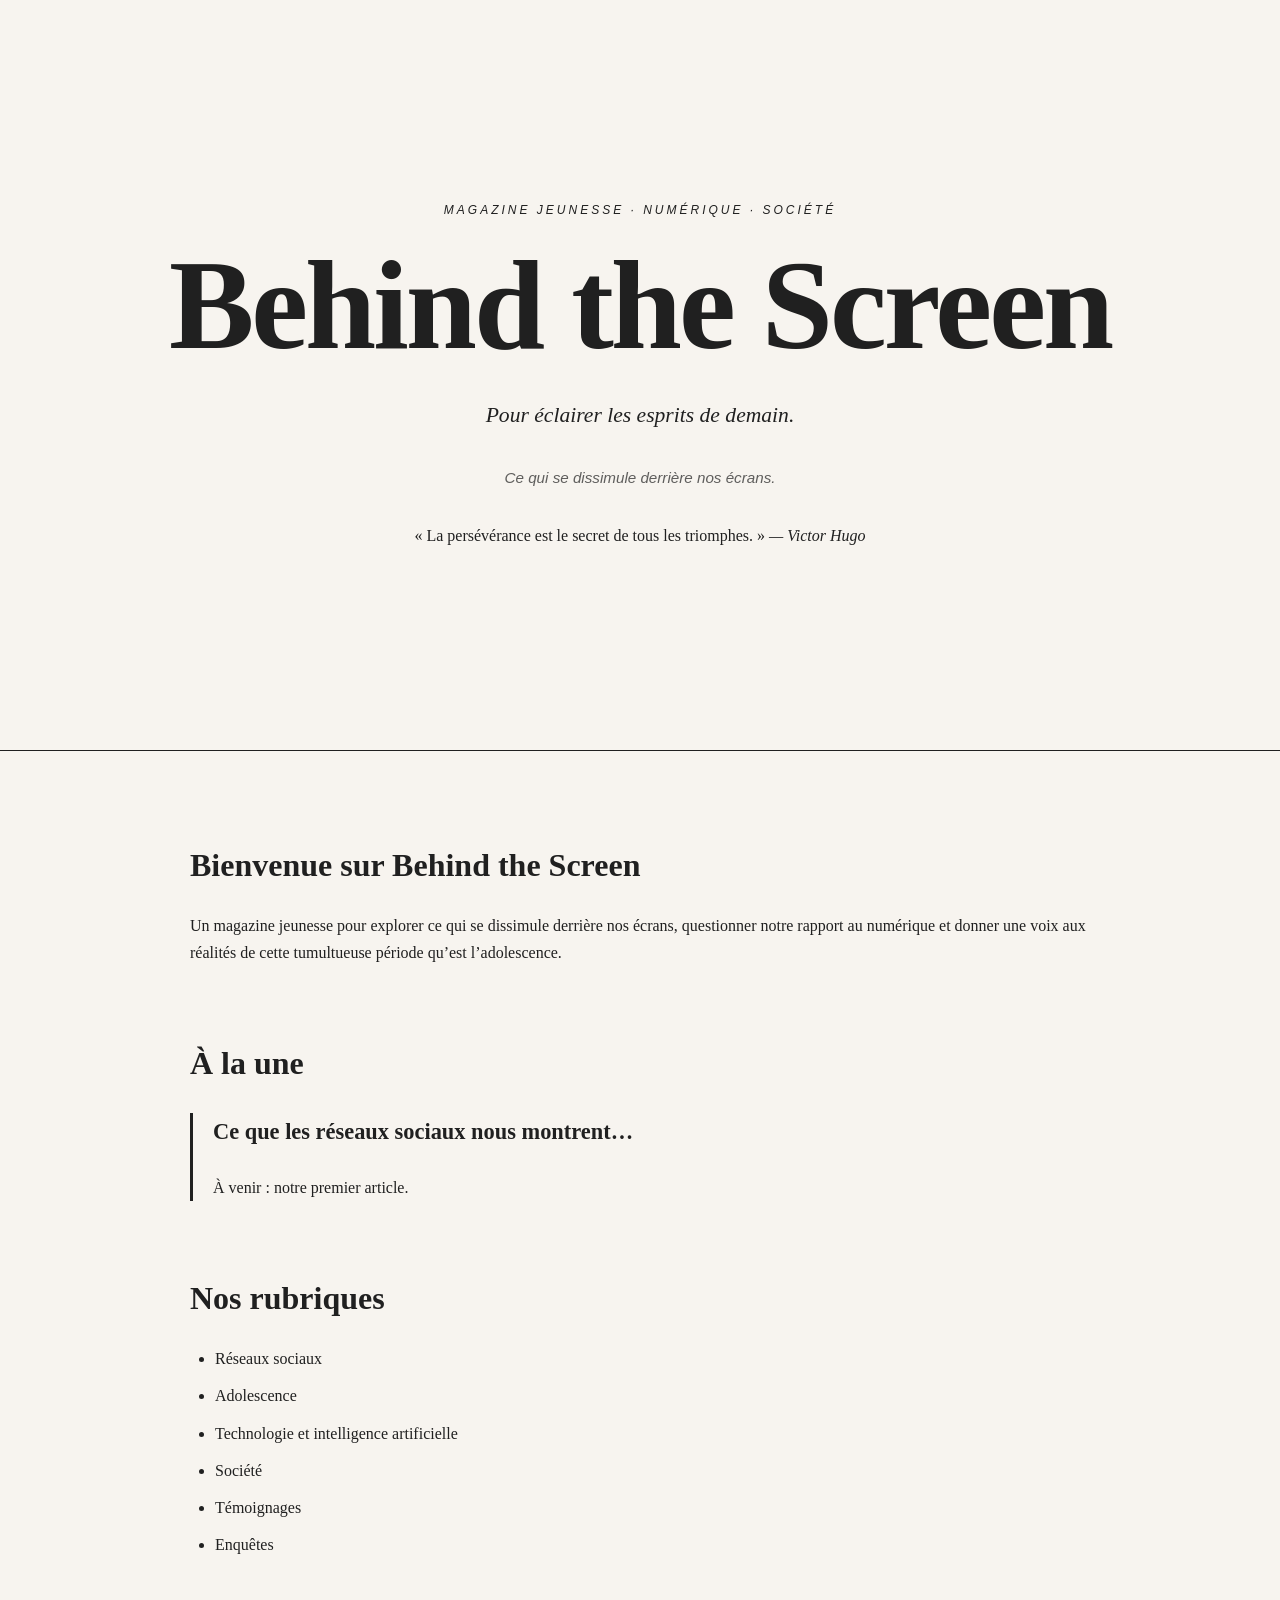
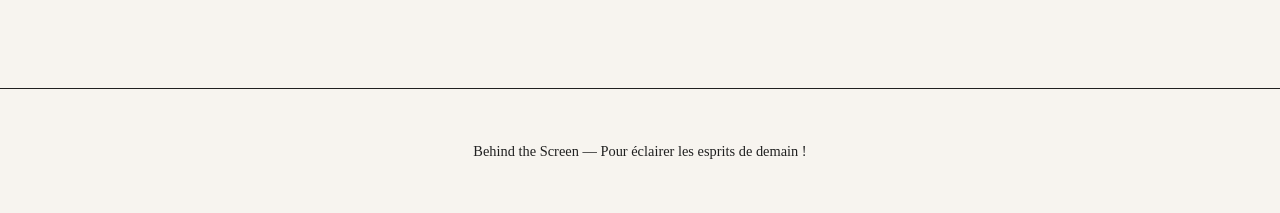
==== index.html @ bd61f069 "Ajout de la citation de Victor Hugo" ====
<!DOCTYPE html>

<html lang="fr">

<head>

    <meta charset="UTF-8">

    <title>Behind the Screen</title>
<link rel="stylesheet" href="style.css">
</head>

<body>

    <header class="hero">
    <p class="eyebrow">MAGAZINE JEUNESSE · NUMÉRIQUE · SOCIÉTÉ</p>

    <h1>Behind the Screen</h1>

    <p class="slogan">
        Pour éclairer les esprits de demain.
    </p>

    <p class="intro">
        Ce qui se dissimule derrière nos écrans.
    </p>
       <blockquote class="quote">
    « La persévérance est le secret de tous les triomphes. »
    <cite>— Victor Hugo</cite>
</blockquote>
</header>

    <main>

        <section>

            <h2>Bienvenue sur Behind the Screen</h2>

            <p>

                Un magazine jeunesse pour explorer ce qui se dissimule

                derrière nos écrans, questionner notre rapport au numérique

                et donner une voix aux réalités de cette tumultueuse période

                qu’est l’adolescence.

            </p>

        </section>

        <section>

            <h2>À la une</h2>

            <article>

                <h3>Ce que les réseaux sociaux nous montrent…</h3>

                <p>

                    À venir : notre premier article.

                </p>

            </article>

        </section>

        <section>

            <h2>Nos rubriques</h2>

            <ul>

                <li>Réseaux sociaux</li>

                <li>Adolescence</li>

                <li>Technologie et intelligence artificielle</li>

                <li>Société</li>

                <li>Témoignages</li>

                <li>Enquêtes</li>

            </ul>

        </section>

    </main>

    <footer>

        <p>Behind the Screen — Pour éclairer les esprits de demain !</p>

    </footer>

</body>

</html>
---- style.css ----
/* =========================
   BEHIND THE SCREEN
   Feuille de style principale
   ========================= */

body {
    margin: 0;
    background-color: #f7f4ef;
    color: #202020;
    font-family: Georgia, serif;
    line-height: 1.7;
}

header {
    text-align: center;
    padding: 80px 20px 60px;
    border-bottom: 1px solid #202020;
}

header h1 {
    margin: 0;
    font-size: 4rem;
    letter-spacing: 2px;
}

header p {
    margin-top: 15px;
    font-size: 1.2rem;
    font-style: italic;
}

main {
    max-width: 900px;
    margin: 0 auto;
    padding: 60px 25px;
}

section {
    margin-bottom: 70px;
}

h2 {
    font-size: 2rem;
    margin-bottom: 20px;
}

h3 {
    font-size: 1.4rem;
}

article {
    border-left: 3px solid #202020;
    padding-left: 20px;
}

ul {
    padding-left: 25px;
}

li {
    margin-bottom: 10px;
}

footer {
    text-align: center;
    padding: 35px 20px;
    border-top: 1px solid #202020;
    font-size: 0.9rem;
}
.hero {
    min-height: 70vh;
    display: flex;
    flex-direction: column;
    justify-content: center;
    align-items: center;
    text-align: center;
    padding: 60px 25px;
}

.hero .eyebrow {
    font-family: Arial, sans-serif;
    font-size: 0.75rem;
    letter-spacing: 3px;
    margin-bottom: 25px;
}

.hero h1 {
    font-size: clamp(3.5rem, 10vw, 8rem);
    line-height: 0.95;
    letter-spacing: -3px;
}

.hero .slogan {
    font-size: 1.35rem;
    font-style: italic;
    margin-top: 30px;
}

.hero .intro {
    font-family: Arial, sans-serif;
    font-size: 0.95rem;
    margin-top: 10px;
    opacity: 0.7;
}
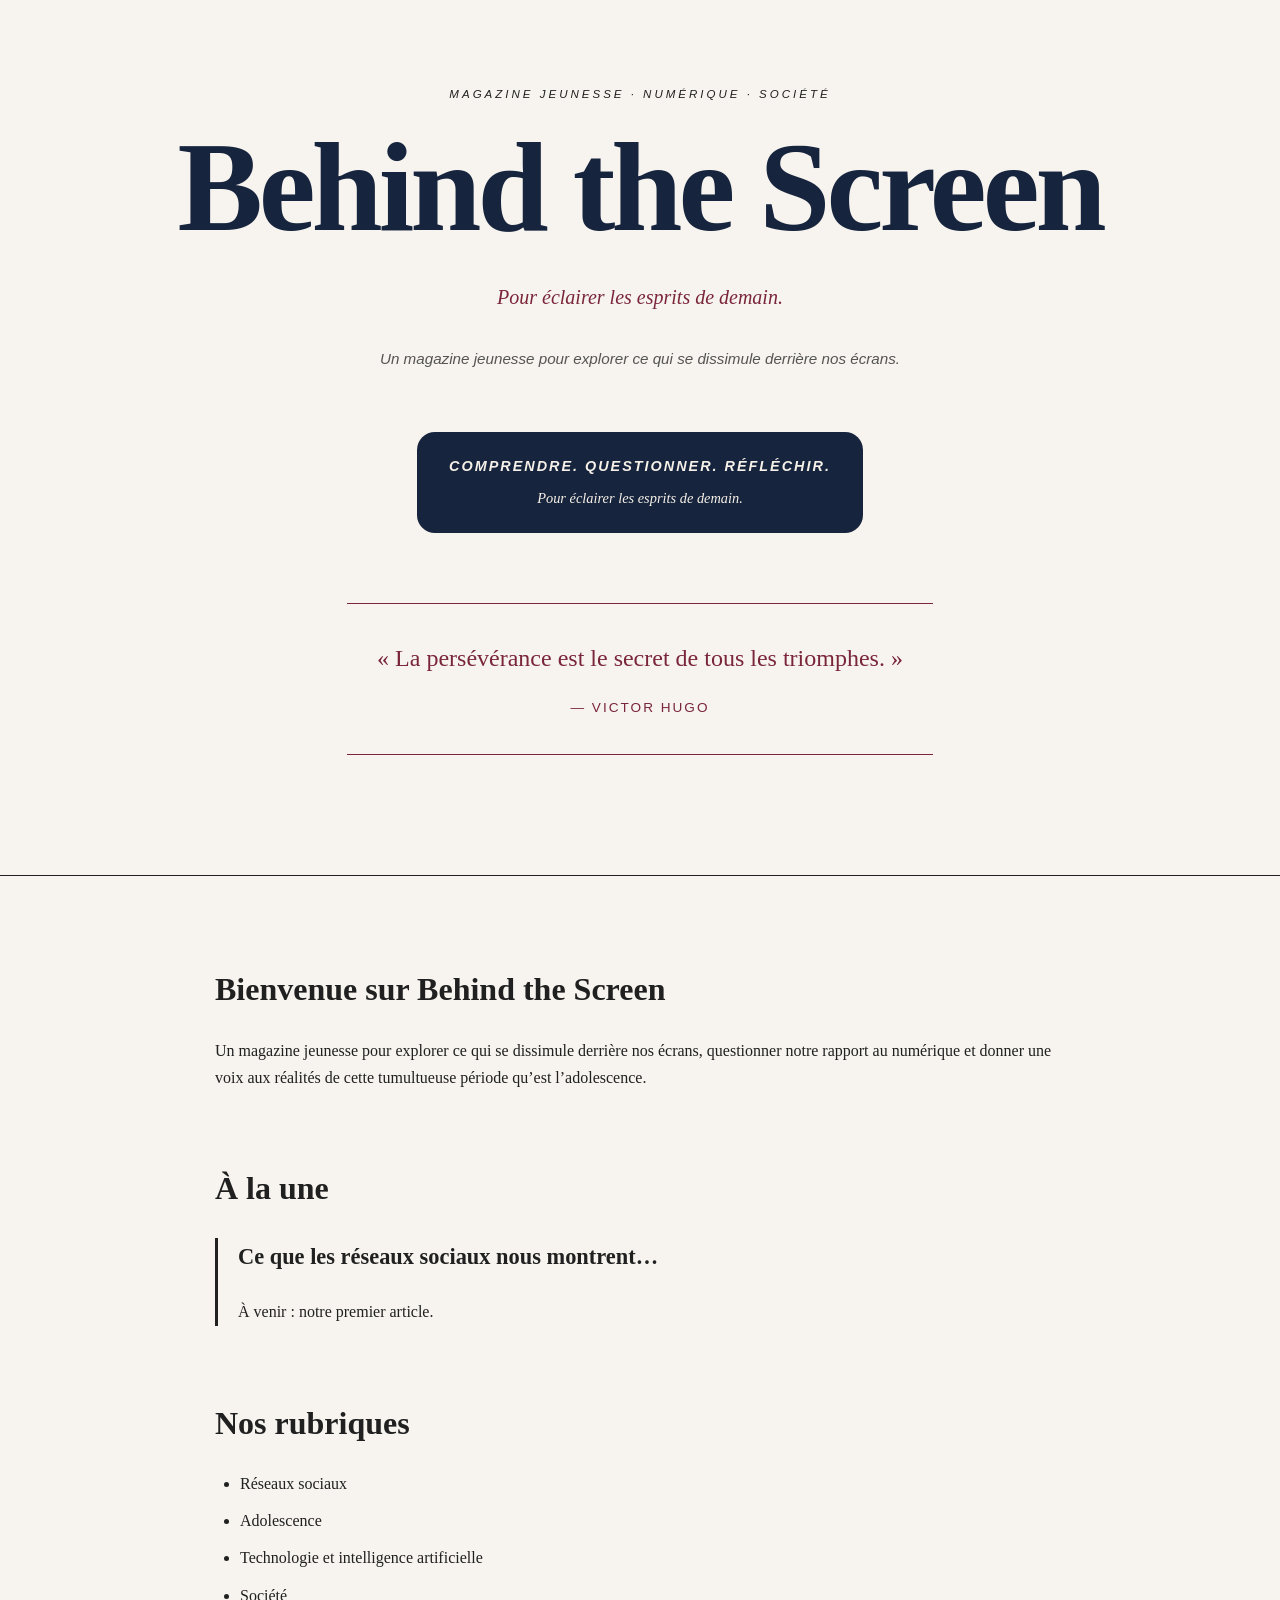
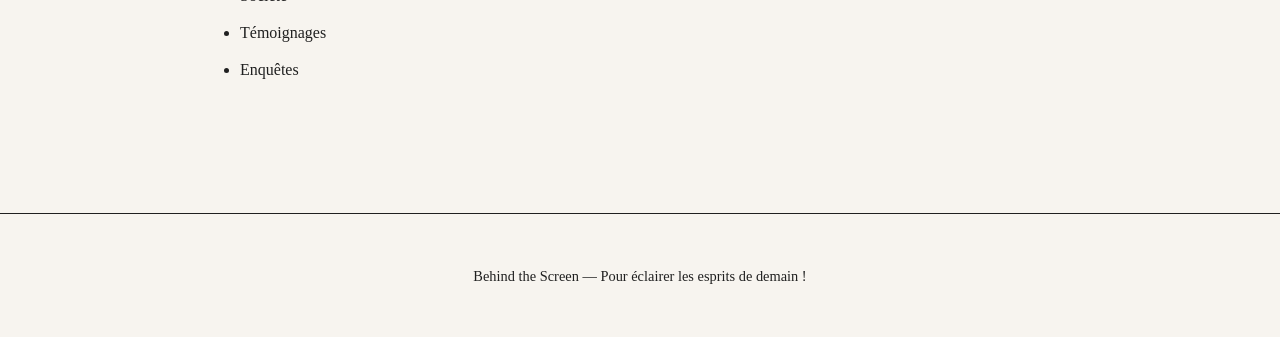
==== commit debc18a9: "Mise à jour de la couverture" ====
--- a/index.html
+++ b/index.html
@@ -22,8 +22,13 @@
     </p>
 
     <p class="intro">
-        Ce qui se dissimule derrière nos écrans.
-    </p>
+    Un magazine jeunesse pour explorer ce qui se dissimule derrière nos écrans.
+</p>
+
+<div class="signature">
+    <p class="signature-main">COMPRENDRE. QUESTIONNER. RÉFLÉCHIR.</p>
+    <p class="signature-sub">Pour éclairer les esprits de demain.</p>
+</div>
        <blockquote class="quote">
     « La persévérance est le secret de tous les triomphes. »
     <cite>— Victor Hugo</cite>
--- a/style.css
+++ b/style.css
@@ -1,4 +1,31 @@
 /* =========================
+   BEHIND THE SCREEN
+   BASE DU DESIGN
+   ========================= */
+
+:root {
+    --cream: #f5f0e8;
+    --navy: #17243d;
+    --burgundy: #7a263a;
+    --black: #202020;
+}
+
+* {
+    box-sizing: border-box;
+}
+
+body {
+    margin: 0;
+    background-color: var(--cream);
+    color: var(--black);
+    font-family: Georgia, serif;
+    line-height: 1.7;
+}
+
+img {
+    max-width: 100%;
+    height: auto;
+}/* =========================
    BEHIND THE SCREEN
    Feuille de style principale
    ========================= */
@@ -102,3 +129,97 @@
     margin-top: 10px;
     opacity: 0.7;
 }
+.quote {
+    max-width: 650px;
+    margin: 70px auto;
+    padding: 35px 30px;
+    border-top: 1px solid #7a263a;
+    border-bottom: 1px solid #7a263a;
+    color: #7a263a;
+    font-family: Georgia, serif;
+    font-size: 1.5rem;
+    line-height: 1.6;
+    text-align: center;
+}
+
+.quote cite {
+    display: block;
+    margin-top: 20px;
+    font-family: Arial, sans-serif;
+    font-size: 0.85rem;
+    font-style: normal;
+    letter-spacing: 2px;
+    text-transform: uppercase;
+}
+/* =========================
+   COUVERTURE — ACCUEIL
+   ========================= */
+
+.hero {
+    min-height: 90vh;
+    padding: 70px 25px 50px;
+    display: flex;
+    flex-direction: column;
+    justify-content: center;
+    align-items: center;
+    text-align: center;
+}
+
+.hero .eyebrow {
+    margin-bottom: 25px;
+    font-family: Arial, sans-serif;
+    font-size: 0.72rem;
+    letter-spacing: 3px;
+    text-transform: uppercase;
+}
+
+.hero h1 {
+    margin: 0;
+    color: var(--navy);
+    font-size: clamp(3.5rem, 11vw, 8rem);
+    line-height: 0.9;
+    letter-spacing: -4px;
+}
+
+.hero .slogan {
+    margin-top: 35px;
+    color: var(--burgundy);
+    font-size: 1.25rem;
+    font-style: italic;
+}
+
+.hero .intro {
+    max-width: 550px;
+    margin-top: 12px;
+    font-family: Arial, sans-serif;
+    font-size: 0.95rem;
+    opacity: 0.75;
+}
+/* =========================
+   BLOC SIGNATURE
+   ========================= */
+
+.hero .signature {
+    margin-top: 45px;
+    padding: 22px 32px;
+    background-color: var(--navy);
+    color: var(--cream);
+    border-radius: 18px;
+    text-align: center;
+}
+
+.hero .signature-main {
+    margin: 0;
+    font-family: Arial, sans-serif;
+    font-size: 0.9rem;
+    font-weight: bold;
+    letter-spacing: 2px;
+}
+
+.hero .signature-sub {
+    margin: 8px 0 0;
+    color: var(--cream);
+    font-family: Georgia, serif;
+    font-size: 0.9rem;
+    font-style: italic;
+}
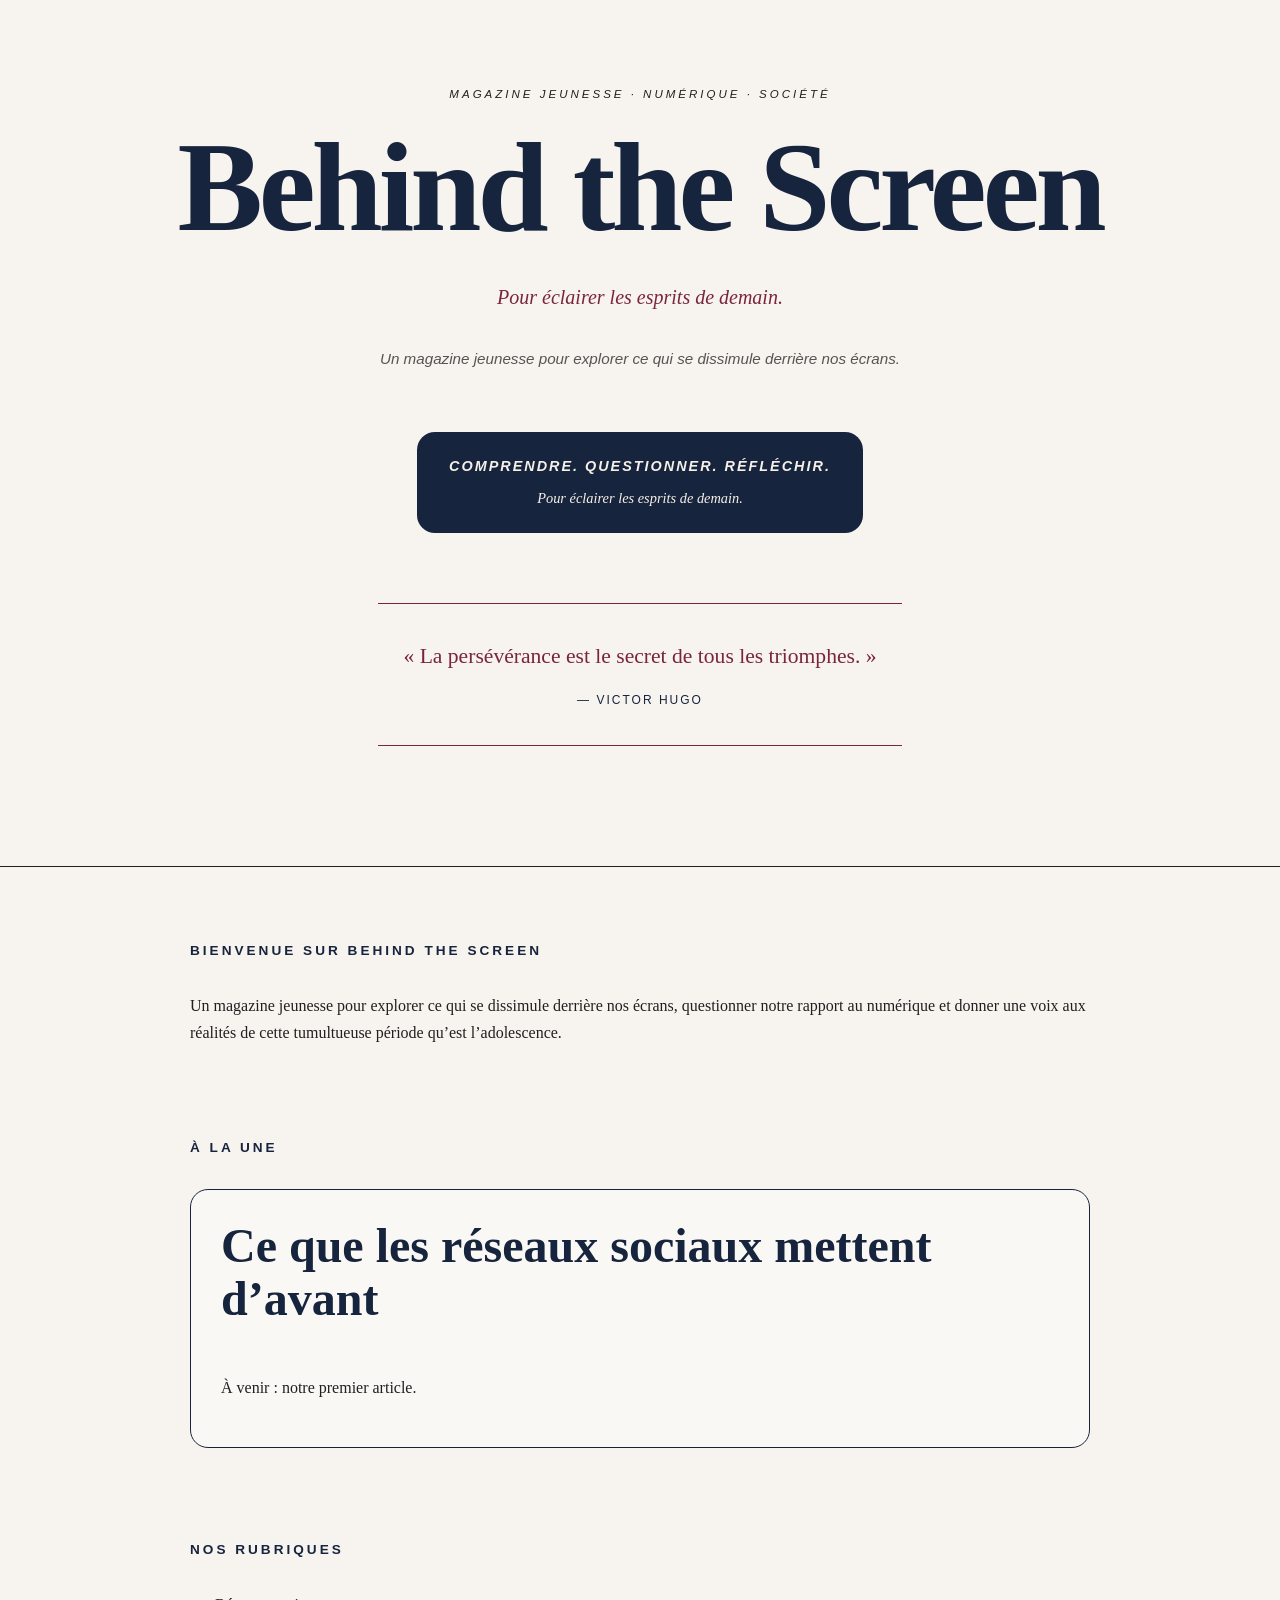
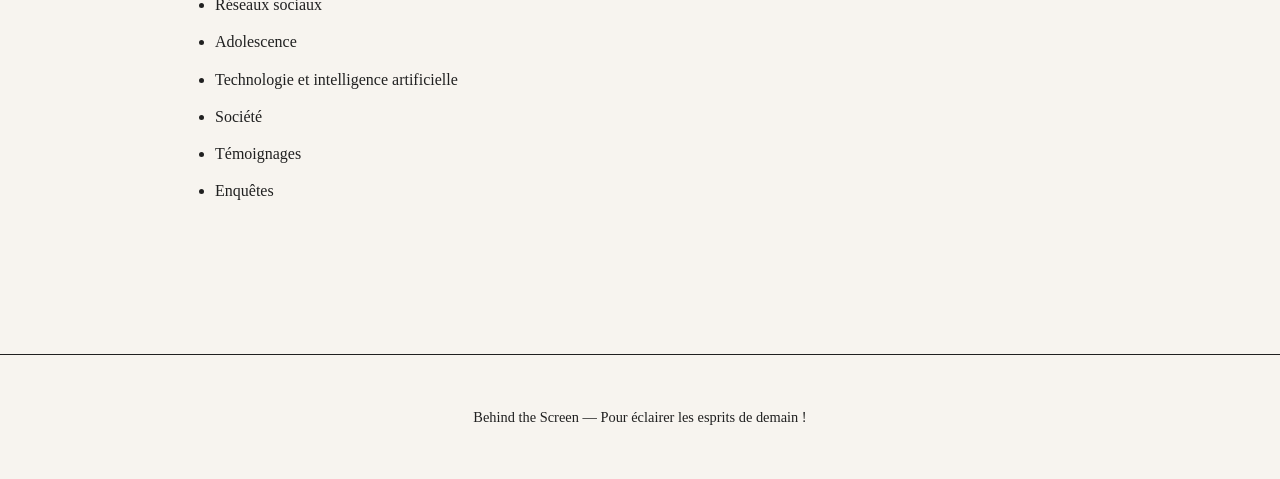
==== commit 52709c64: "Mise à jour du titre de ma P.1" ====
--- a/index.html
+++ b/index.html
@@ -61,7 +61,7 @@
 
             <article>
 
-                <h3>Ce que les réseaux sociaux nous montrent…</h3>
+               <h3>Ce que les réseaux sociaux mettent d’avant</h3> 
 
                 <p>
 
--- a/style.css
+++ b/style.css
@@ -223,3 +223,66 @@
     font-size: 0.9rem;
     font-style: italic;
 }
+/* =========================
+   CITATION
+   ========================= */
+
+.quote {
+    max-width: 680px;
+    margin: 70px auto;
+    padding: 35px 25px;
+    border-top: 1px solid var(--burgundy);
+    border-bottom: 1px solid var(--burgundy);
+    color: var(--burgundy);
+    text-align: center;
+    font-family: Georgia, serif;
+    font-size: 1.35rem;
+    line-height: 1.6;
+}
+
+.quote cite {
+    display: block;
+    margin-top: 18px;
+    color: var(--navy);
+    font-family: Arial, sans-serif;
+    font-size: 0.75rem;
+    font-style: normal;
+    letter-spacing: 2px;
+    text-transform: uppercase;
+}
+/* =========================
+   À LA UNE
+   ========================= */
+
+main {
+    max-width: 950px;
+    margin: 0 auto;
+    padding: 60px 25px;
+}
+
+main > section {
+    margin-bottom: 90px;
+}
+
+main > section > h2 {
+    margin-bottom: 30px;
+    color: var(--navy);
+    font-family: Arial, sans-serif;
+    font-size: 0.85rem;
+    letter-spacing: 3px;
+    text-transform: uppercase;
+}
+
+article {
+    padding: 30px;
+    border: 1px solid var(--navy);
+    border-radius: 18px;
+    background-color: rgba(255, 255, 255, 0.35);
+}
+
+article h3 {
+    margin-top: 0;
+    color: var(--navy);
+    font-size: clamp(1.8rem, 5vw, 3rem);
+    line-height: 1.1;
+}
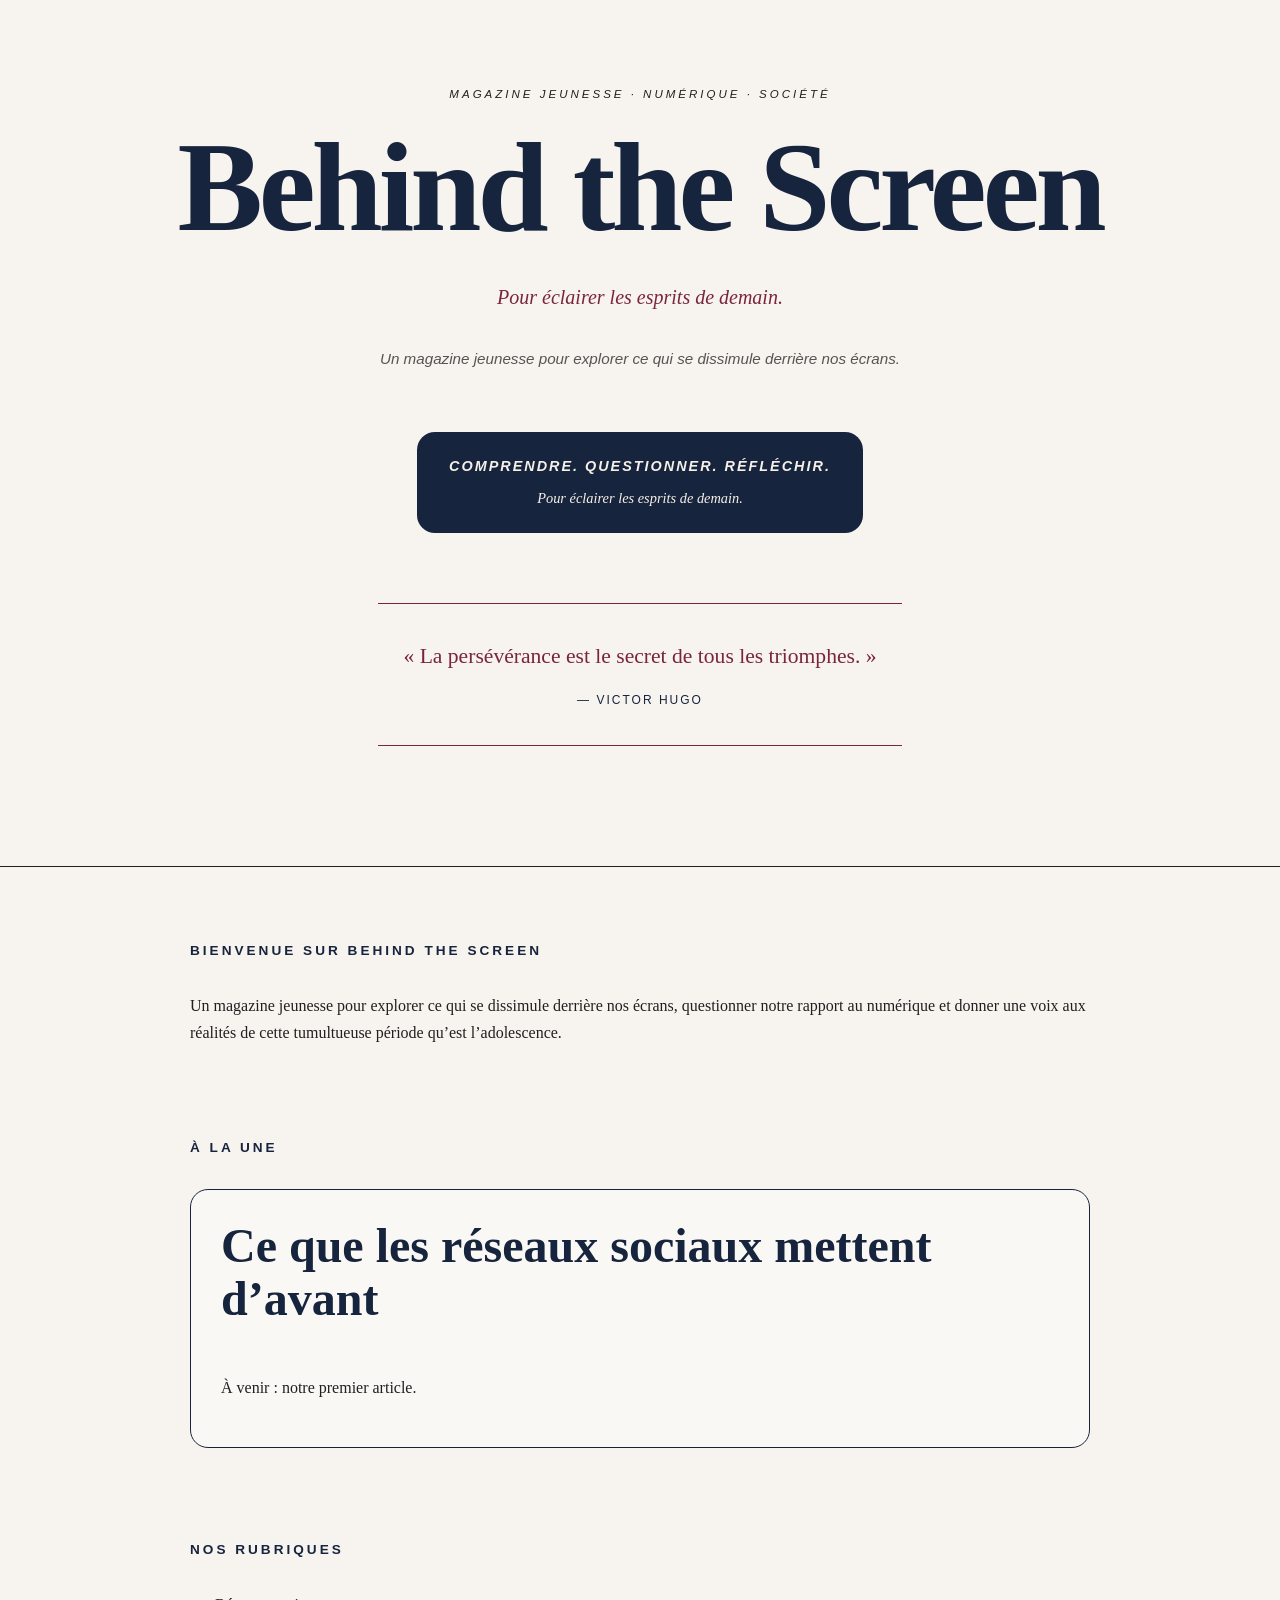
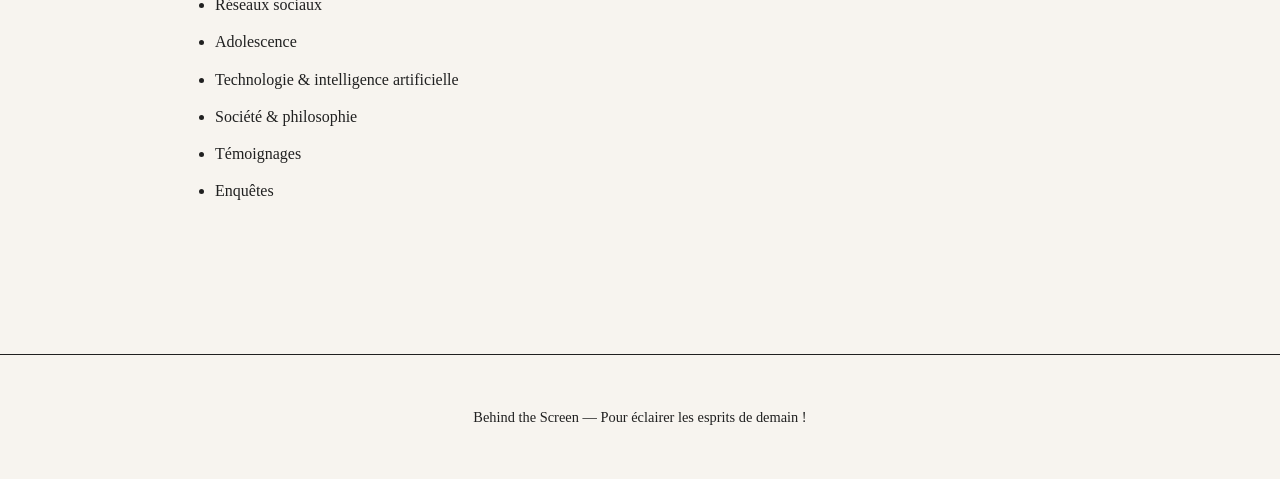
==== commit d671ca7d: "Update index.html" ====
--- a/index.html
+++ b/index.html
@@ -83,9 +83,9 @@
 
                 <li>Adolescence</li>
 
-                <li>Technologie et intelligence artificielle</li>
+              <li>Technologie & intelligence artificielle</li>
 
-                <li>Société</li>
+                <li>Société & philosophie</li>
 
                 <li>Témoignages</li>
 
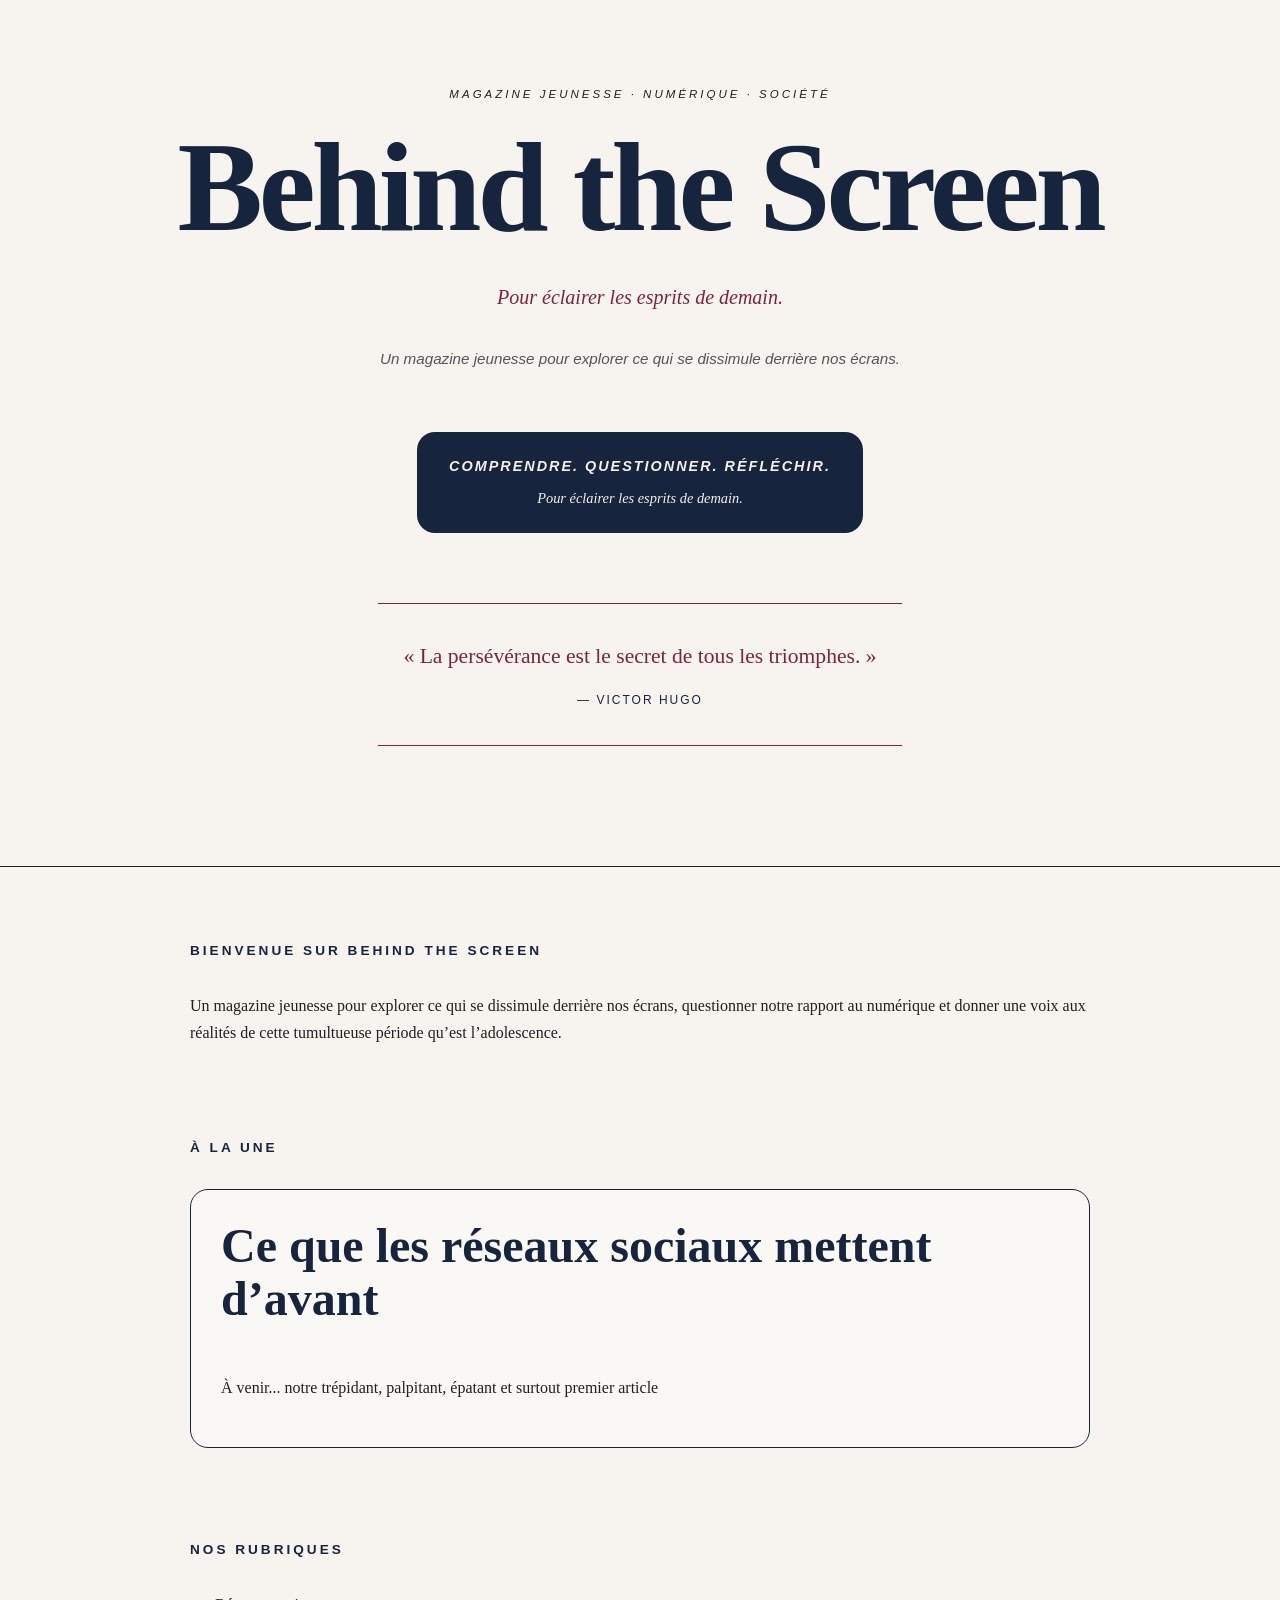
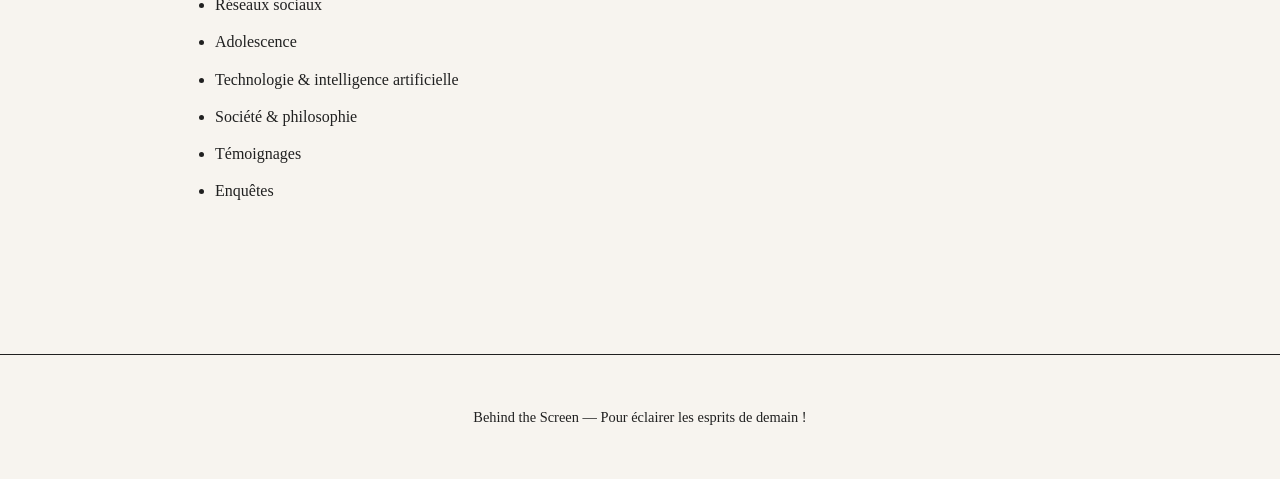
==== commit 2cf334af: "Update index.html" ====
--- a/index.html
+++ b/index.html
@@ -63,11 +63,9 @@
 
                <h3>Ce que les réseaux sociaux mettent d’avant</h3> 
 
-                <p>
-
-                    À venir : notre premier article.
-
-                </p>
+            <p>
+    À venir... notre trépidant, palpitant, épatant et surtout premier article
+</p>    
 
             </article>
 
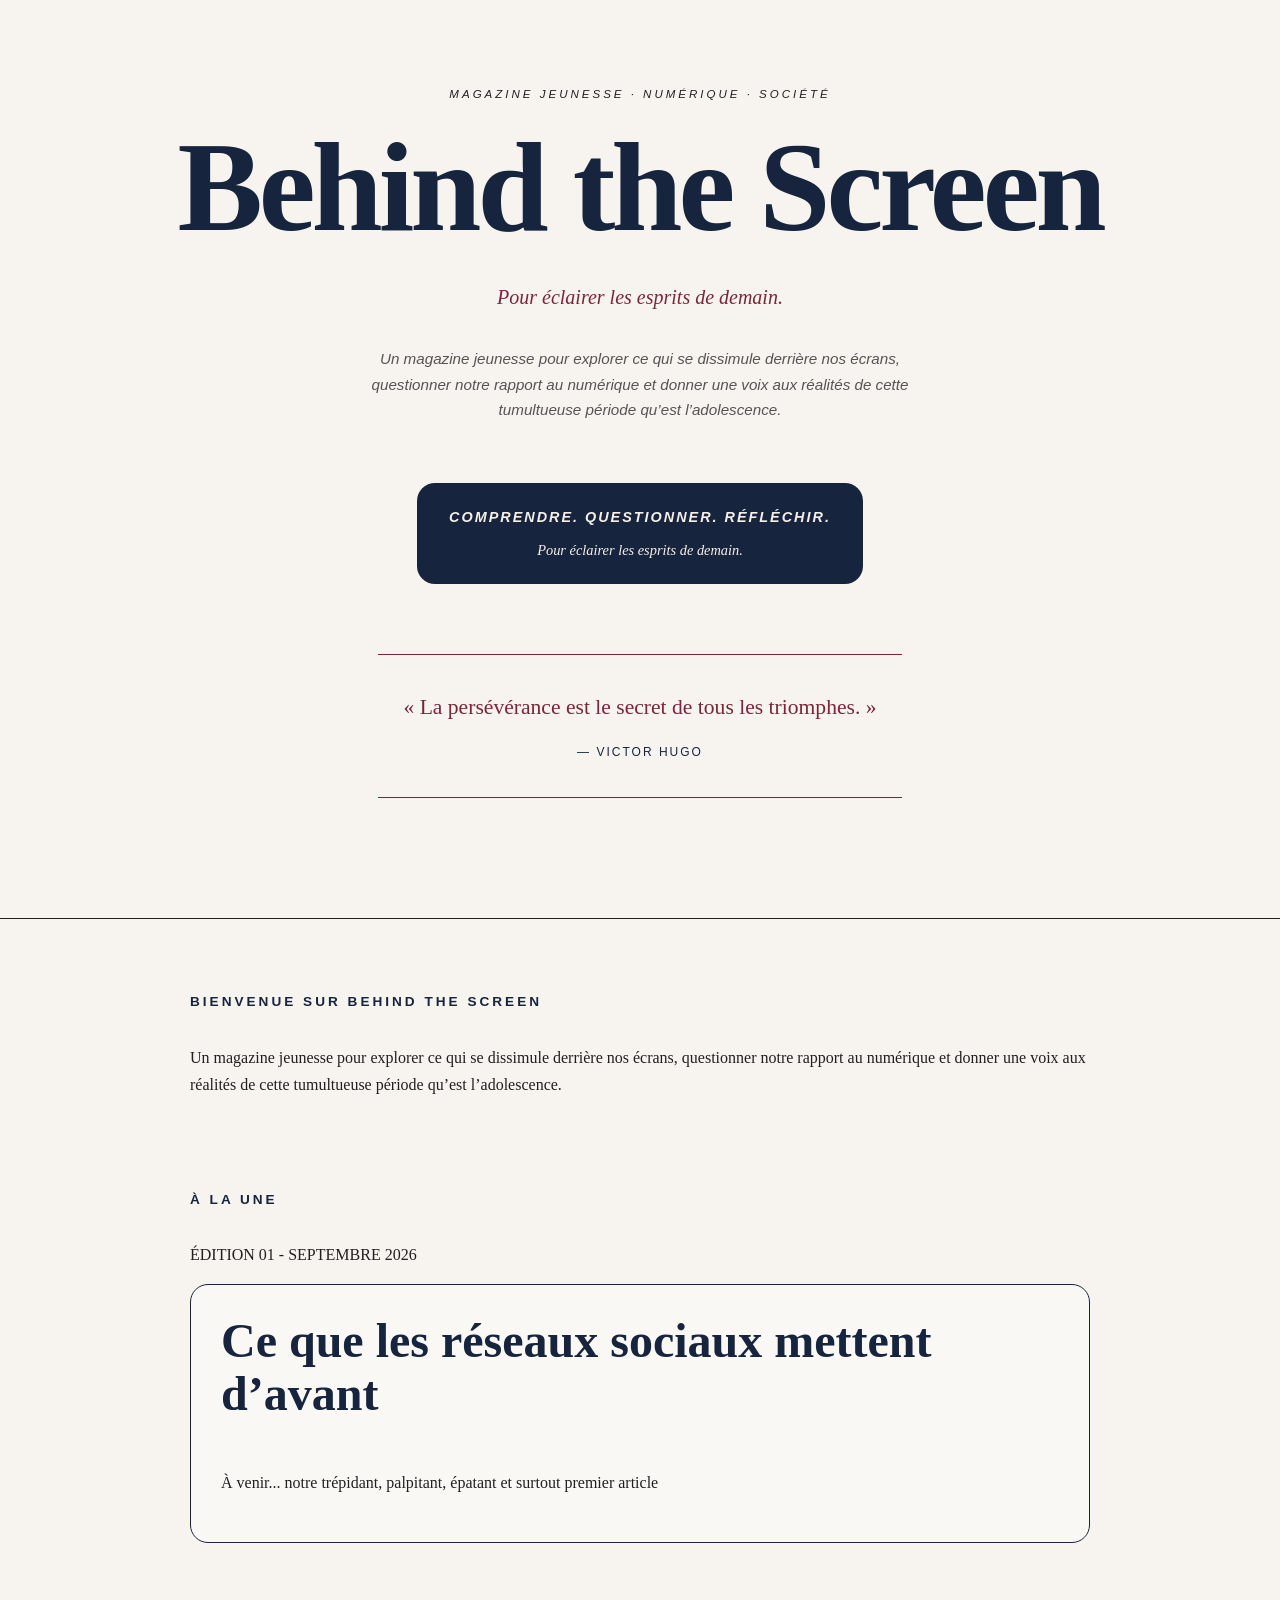
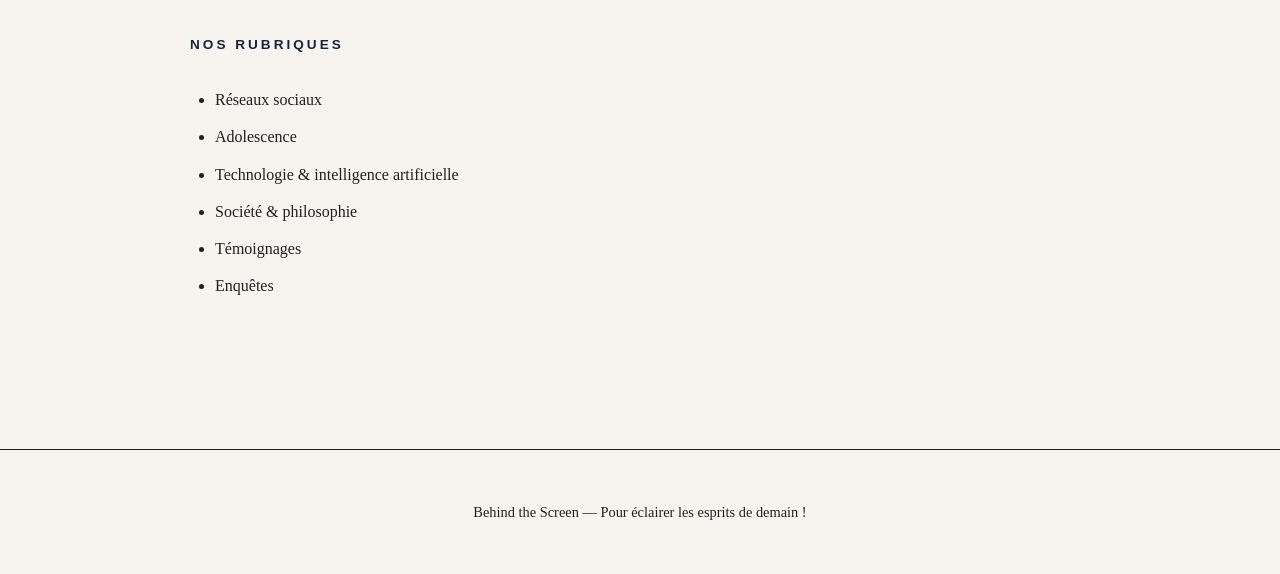
==== commit 7295c2b7: "Update index.html" ====
--- a/index.html
+++ b/index.html
@@ -22,7 +22,7 @@
     </p>
 
     <p class="intro">
-    Un magazine jeunesse pour explorer ce qui se dissimule derrière nos écrans.
+    Un magazine jeunesse pour explorer ce qui se dissimule derrière nos écrans, questionner notre rapport au numérique et donner une voix aux réalités de cette tumultueuse période qu’est l’adolescence.
 </p>
 
 <div class="signature">
@@ -58,6 +58,8 @@
         <section>
 
             <h2>À la une</h2>
+
+<p>ÉDITION 01 - SEPTEMBRE 2026</p>
 
             <article>
 
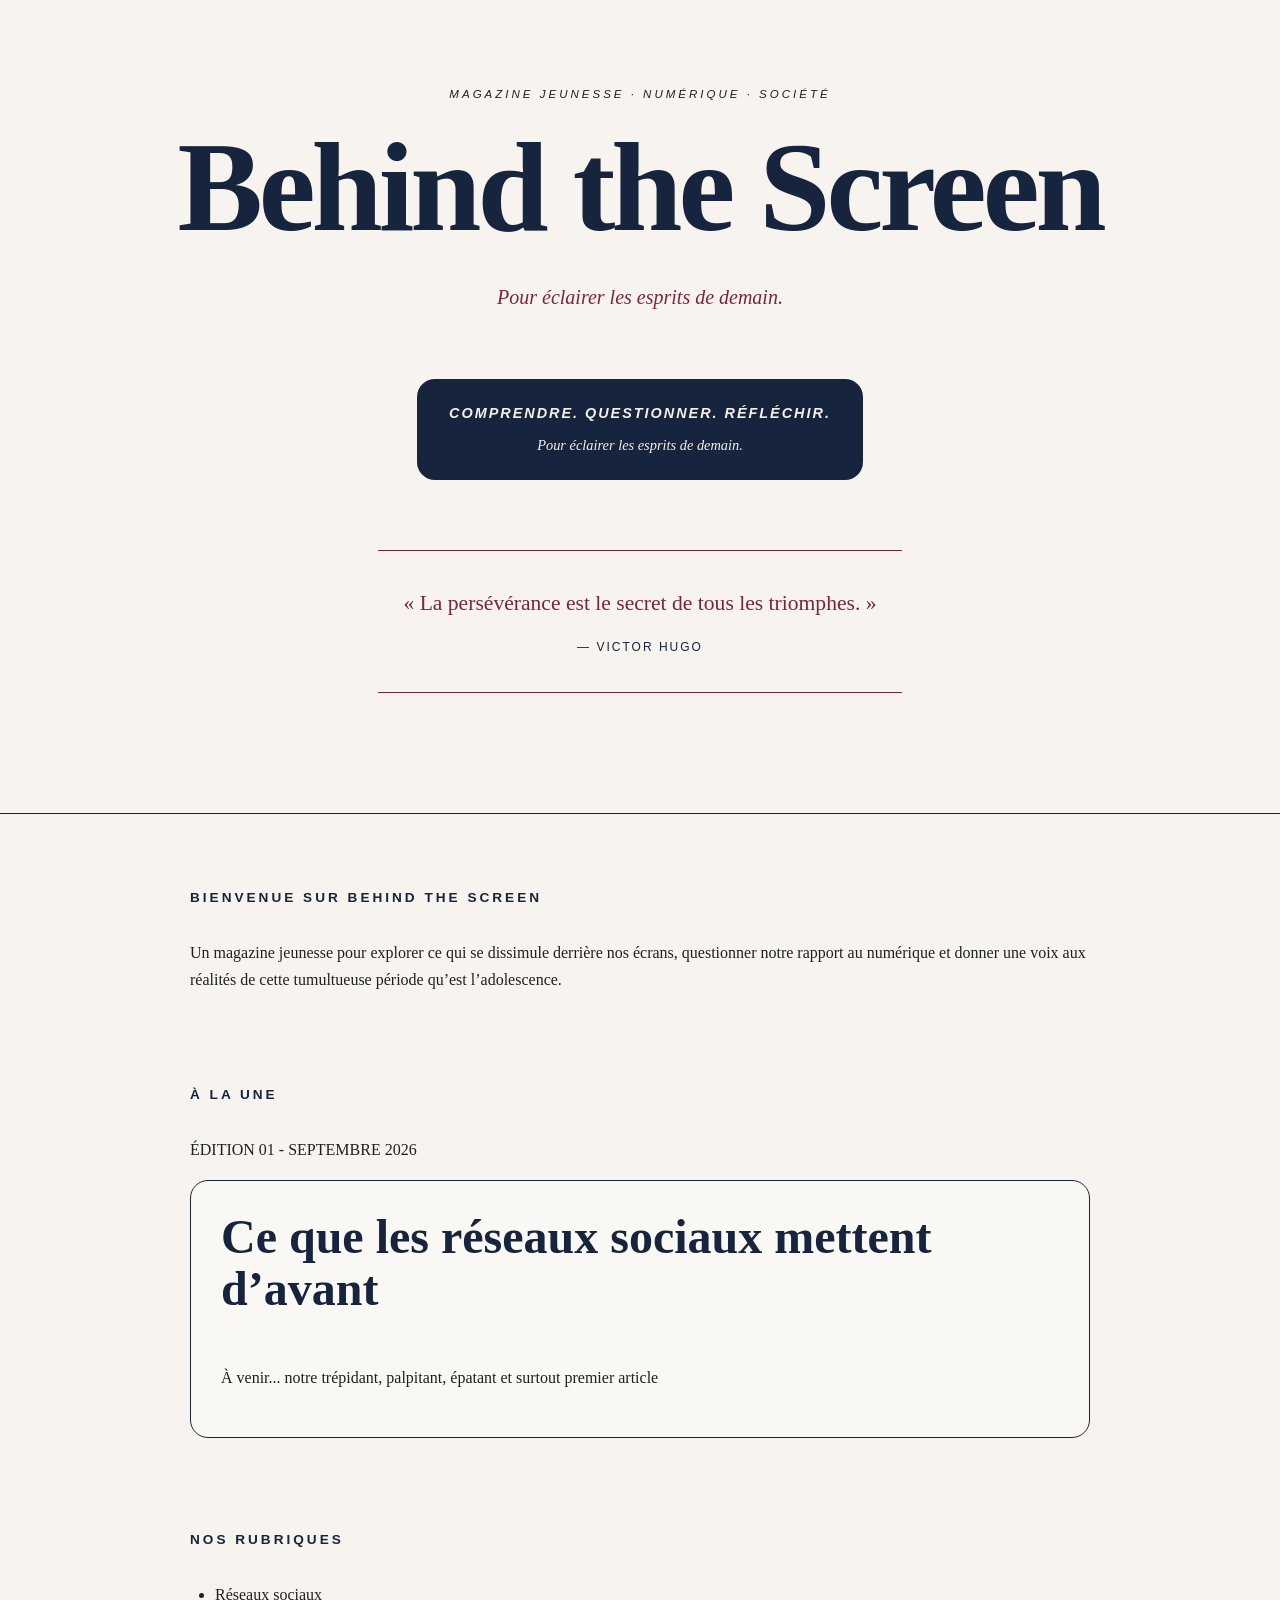
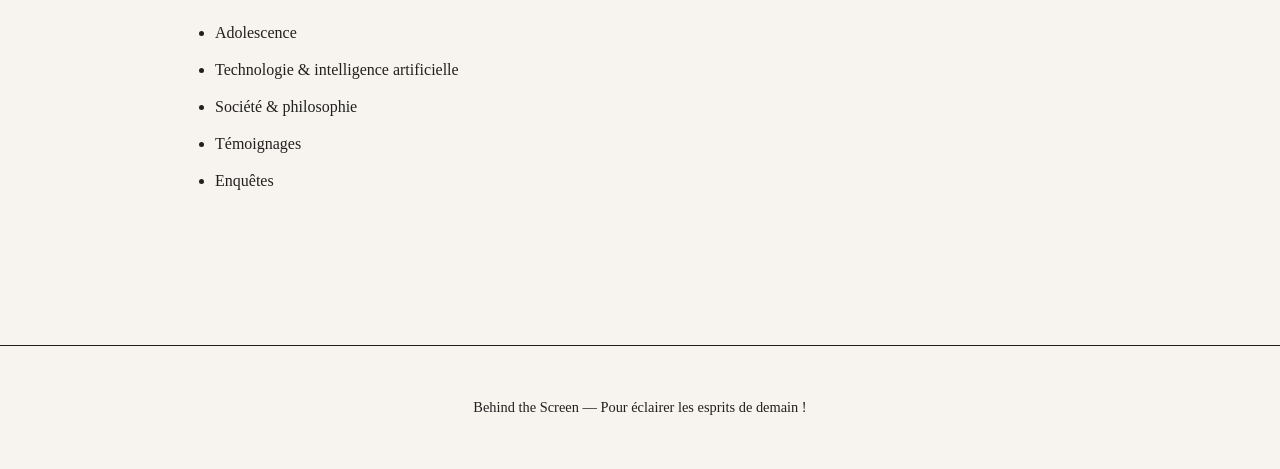
==== commit 976a89bf: "Update index.html" ====
--- a/index.html
+++ b/index.html
@@ -21,9 +21,6 @@
         Pour éclairer les esprits de demain.
     </p>
 
-    <p class="intro">
-    Un magazine jeunesse pour explorer ce qui se dissimule derrière nos écrans, questionner notre rapport au numérique et donner une voix aux réalités de cette tumultueuse période qu’est l’adolescence.
-</p>
 
 <div class="signature">
     <p class="signature-main">COMPRENDRE. QUESTIONNER. RÉFLÉCHIR.</p>
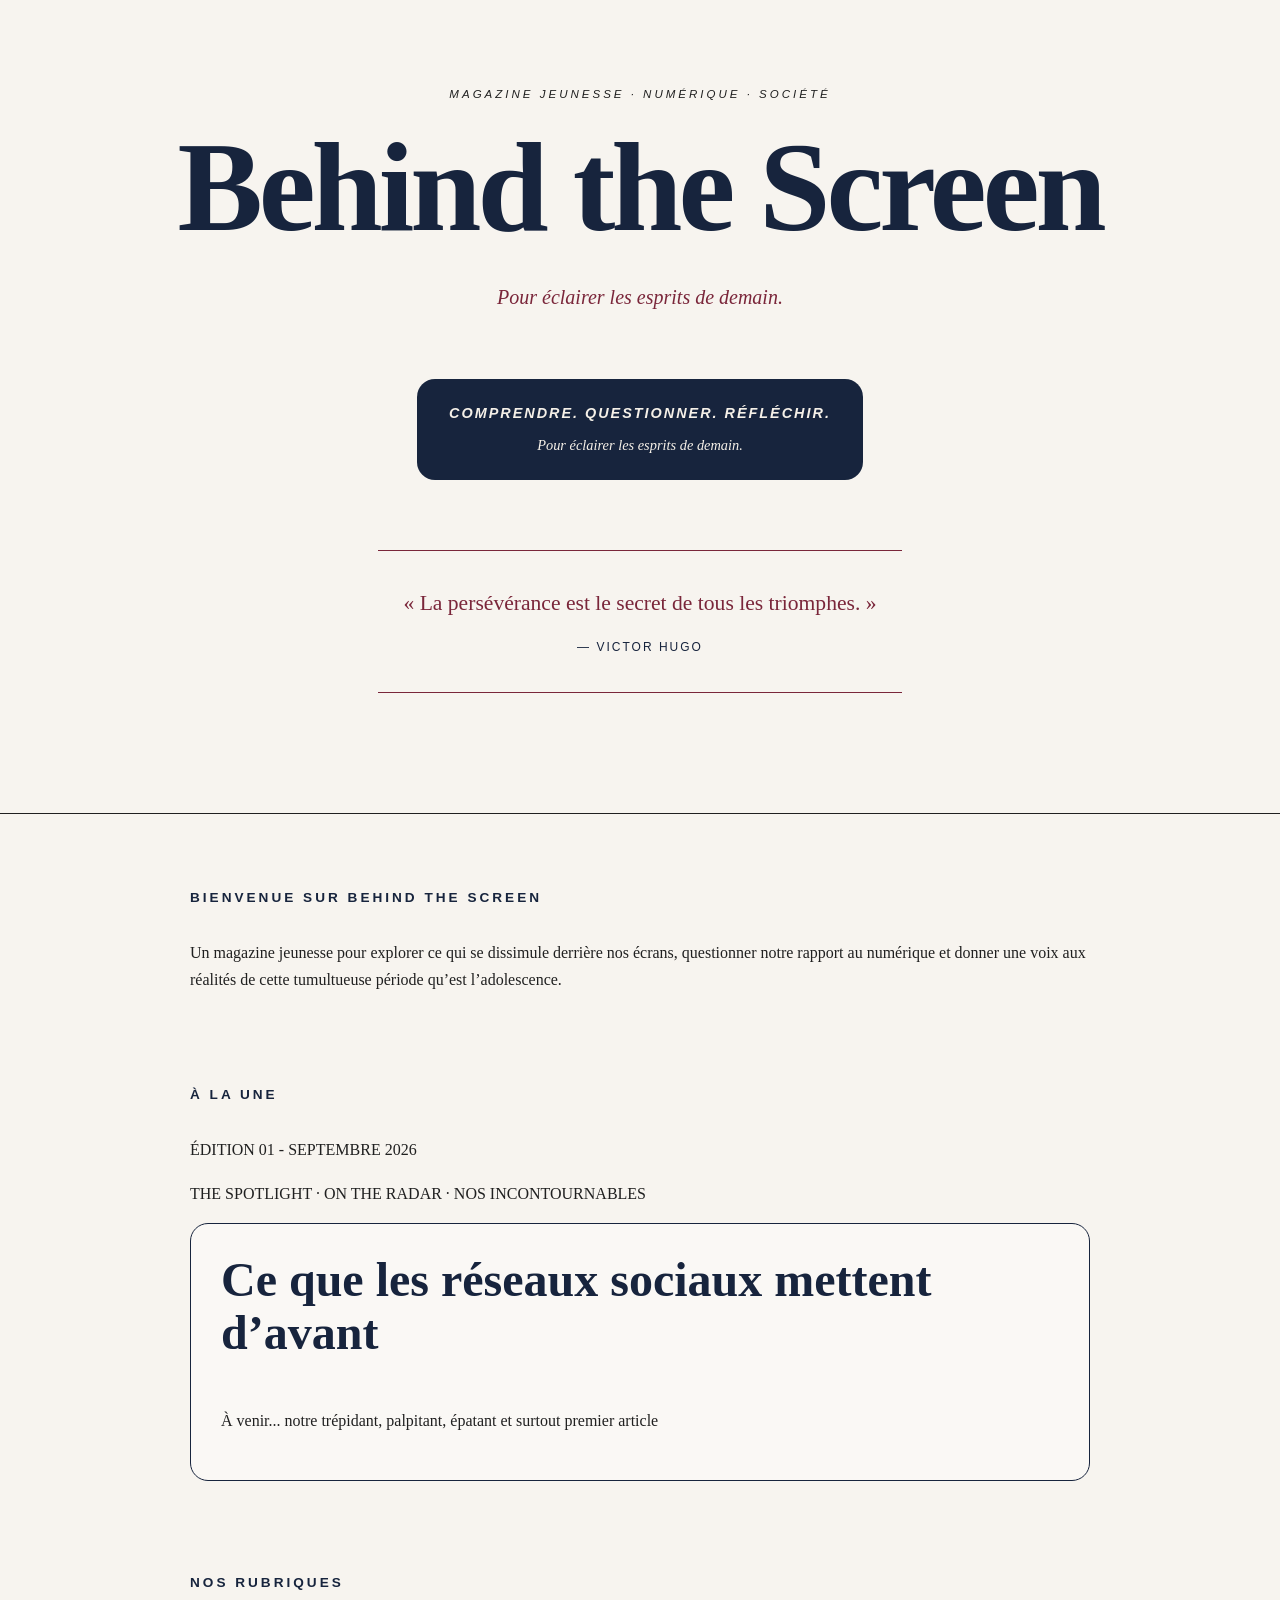
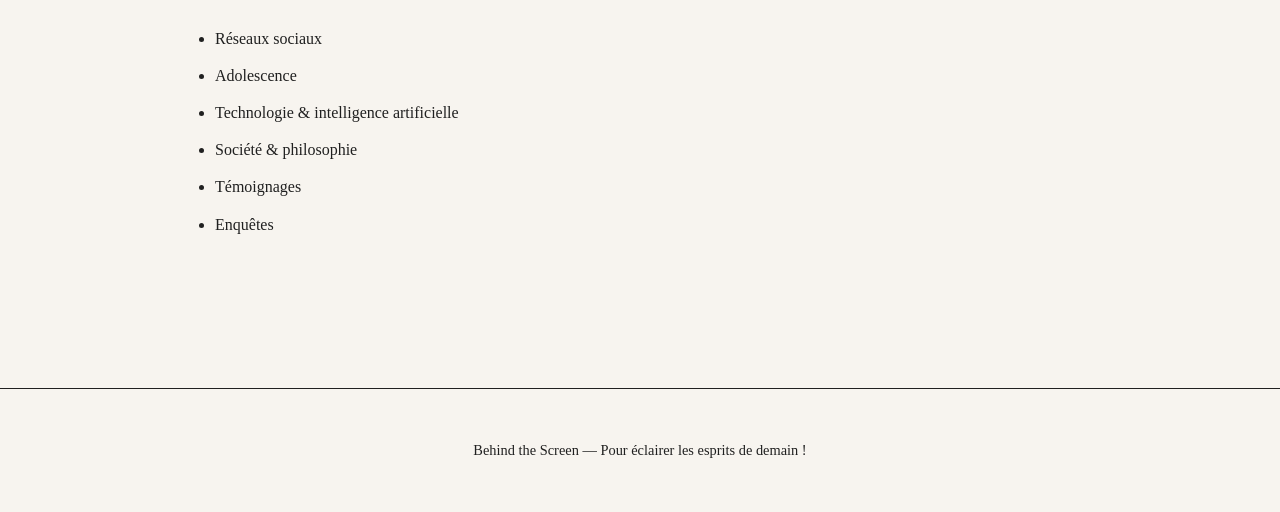
==== commit 3e5a9053: "Update index.html" ====
--- a/index.html
+++ b/index.html
@@ -57,7 +57,7 @@
             <h2>À la une</h2>
 
 <p>ÉDITION 01 - SEPTEMBRE 2026</p>
-
+<p>THE SPOTLIGHT · ON THE RADAR · NOS INCONTOURNABLES</p>
             <article>
 
                <h3>Ce que les réseaux sociaux mettent d’avant</h3> 
